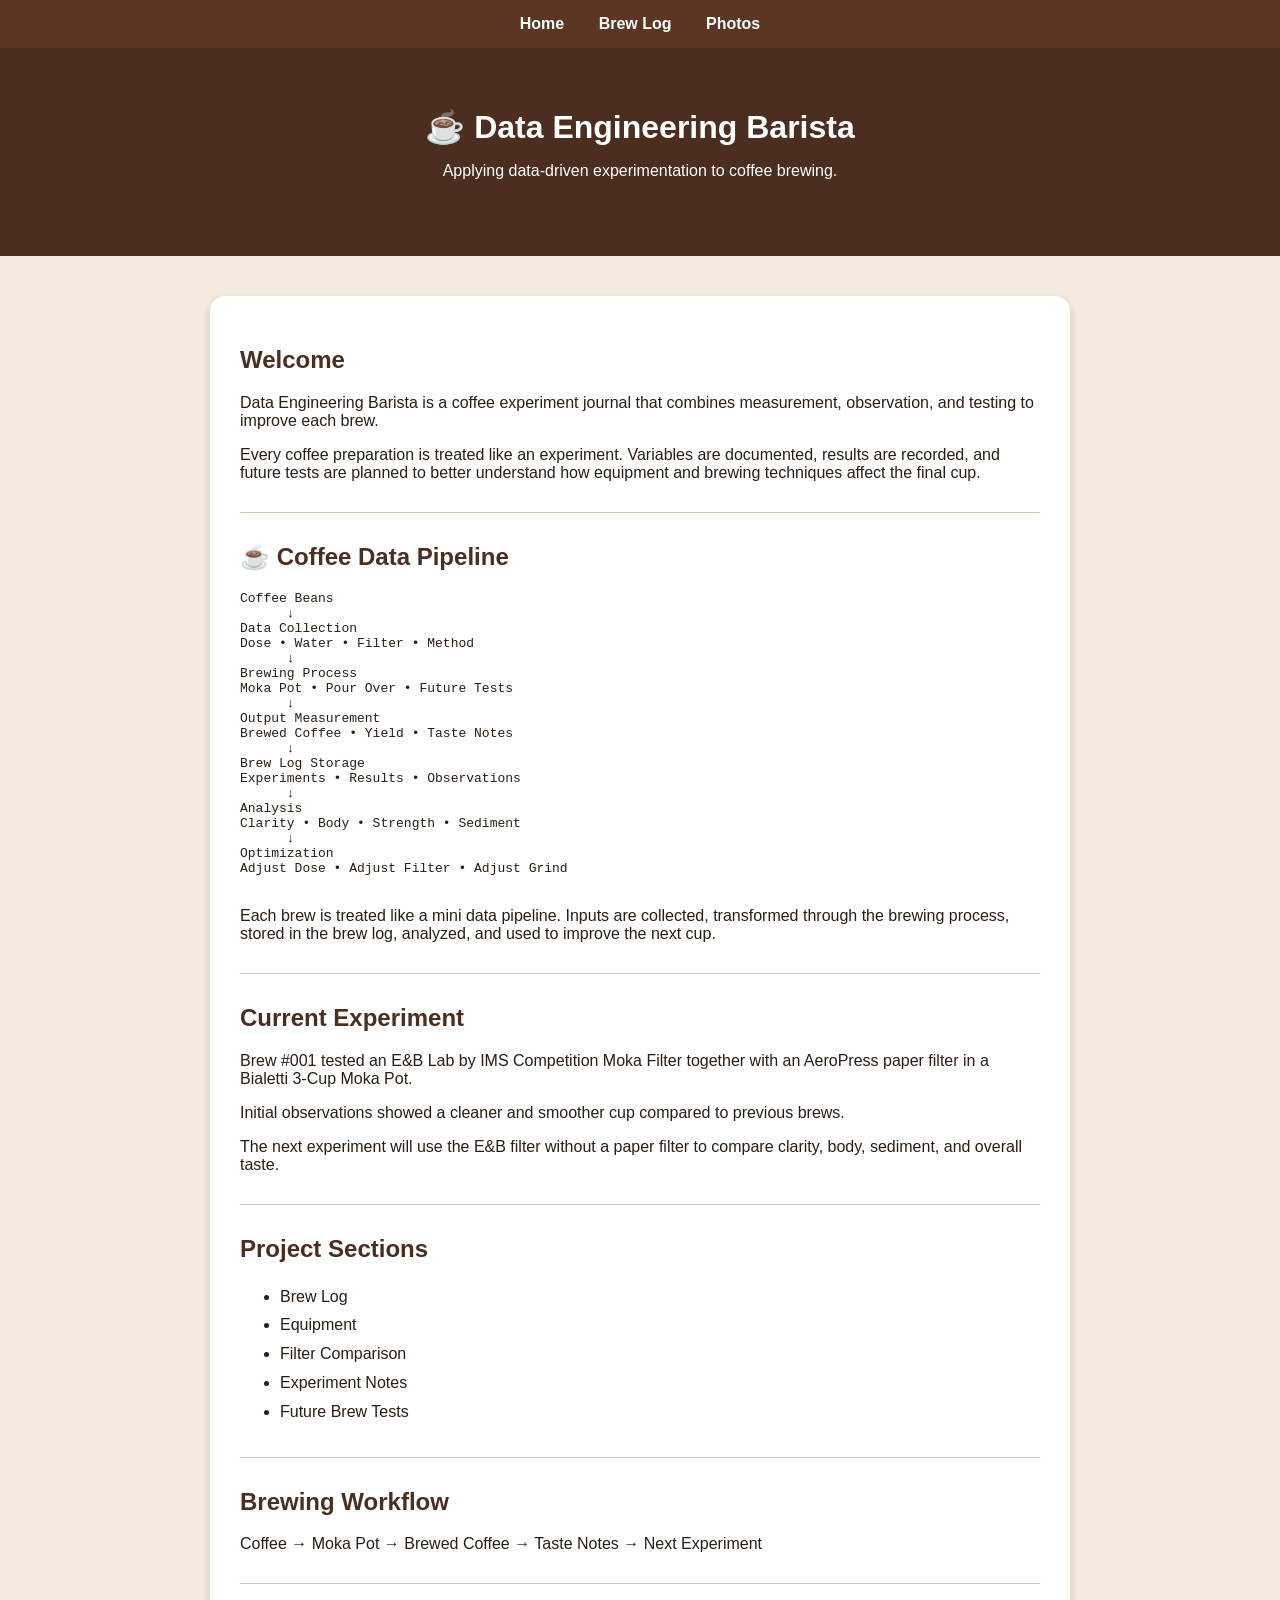
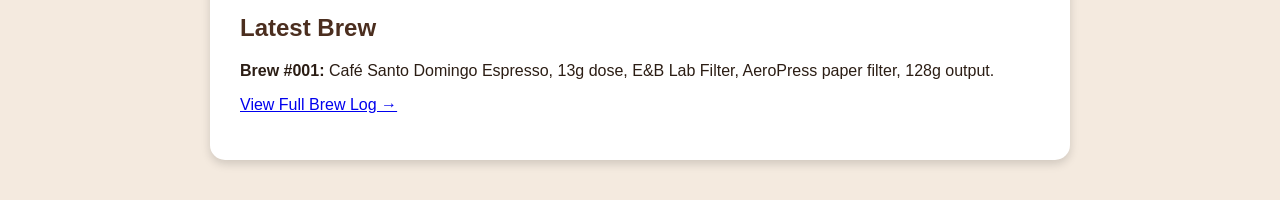
==== index.html @ afee4200 "Create Data Engineering Barista website" ====
<!doctype html>
<html lang="en">
  <head>
    <meta charset="UTF-8" />
    <meta name="viewport" content="width=device-width, initial-scale=1.0" />
    <title>Data Engineering Barista</title>
    <link rel="stylesheet" href="style.css" />
  </head>

  <body>
    <nav>
      <a href="index.html">Home</a>
      <a href="brew-log.html">Brew Log</a>
      <a href="photos.html">Photos</a>
    </nav>

    <header>
      <h1>☕ Data Engineering Barista</h1>
      <p>Applying data-driven experimentation to coffee brewing.</p>
    </header>

    <section>
      <h2>Welcome</h2>

      <p>
        Data Engineering Barista is a coffee experiment journal that combines
        measurement, observation, and testing to improve each brew.
      </p>

      <p>
        Every coffee preparation is treated like an experiment. Variables are
        documented, results are recorded, and future tests are planned to better
        understand how equipment and brewing techniques affect the final cup.
      </p>

      <hr />

      <h2>☕ Coffee Data Pipeline</h2>

      <pre>
Coffee Beans
      ↓
Data Collection
Dose • Water • Filter • Method
      ↓
Brewing Process
Moka Pot • Pour Over • Future Tests
      ↓
Output Measurement
Brewed Coffee • Yield • Taste Notes
      ↓
Brew Log Storage
Experiments • Results • Observations
      ↓
Analysis
Clarity • Body • Strength • Sediment
      ↓
Optimization
Adjust Dose • Adjust Filter • Adjust Grind
      </pre>

      <p>
        Each brew is treated like a mini data pipeline. Inputs are collected,
        transformed through the brewing process, stored in the brew log,
        analyzed, and used to improve the next cup.
      </p>

      <hr />

      <h2>Current Experiment</h2>

      <p>
        Brew #001 tested an E&amp;B Lab by IMS Competition Moka Filter together
        with an AeroPress paper filter in a Bialetti 3-Cup Moka Pot.
      </p>

      <p>
        Initial observations showed a cleaner and smoother cup compared to
        previous brews.
      </p>

      <p>
        The next experiment will use the E&amp;B filter without a paper filter
        to compare clarity, body, sediment, and overall taste.
      </p>

      <hr />

      <h2>Project Sections</h2>

      <ul>
        <li>Brew Log</li>
        <li>Equipment</li>
        <li>Filter Comparison</li>
        <li>Experiment Notes</li>
        <li>Future Brew Tests</li>
      </ul>

      <hr />

      <h2>Brewing Workflow</h2>

      <p>Coffee → Moka Pot → Brewed Coffee → Taste Notes → Next Experiment</p>

      <hr />

      <h2>Latest Brew</h2>

      <p>
        <strong>Brew #001:</strong>
        Café Santo Domingo Espresso, 13g dose, E&amp;B Lab Filter, AeroPress
        paper filter, 128g output.
      </p>

      <p>
        <a href="brew-log.html">View Full Brew Log →</a>
      </p>
    </section>
  </body>
</html>
---- style.css ----
body {
  font-family: Arial, sans-serif;
  background-color: #f4eadf;
  margin: 0;
  color: #2b1d14;
}

header {
  background-color: #4b2e1f;
  color: white;
  text-align: center;
  padding: 60px 20px;
}

section {
  max-width: 800px;
  margin: 40px auto;
  background: white;
  padding: 30px;
  border-radius: 15px;
  box-shadow: 0 4px 10px rgba(0, 0, 0, 0.15);
}

h1 {
  margin: 0;
}

h2 {
  color: #4b2e1f;
}

ul {
  line-height: 1.8;
}

hr {
  border: none;
  border-top: 1px solid #d0c4b7;
  margin: 30px 0;
}

nav {
  text-align: center;
  padding: 15px;
  background-color: #5a3623;
}

nav a {
  color: white;
  text-decoration: none;
  margin: 0 15px;
  font-weight: bold;
}

nav a:hover {
  text-decoration: underline;
}

.gallery {
  display: grid;
  grid-template-columns: repeat(auto-fit, minmax(300px, 1fr));
  gap: 20px;
}

.photo-card {
  text-align: center;
}

.photo-card img {
  width: 100%;
  border-radius: 10px;
  box-shadow: 0 4px 10px rgba(0, 0, 0, 0.15);
}

.photo-card p {
  margin-top: 10px;
  font-size: 14px;
}

.gallery {
  display: grid;
  grid-template-columns: repeat(auto-fit, minmax(350px, 1fr));
  gap: 30px;
  margin-top: 20px;
}

.photo-card {
  text-align: center;
}

.photo-card img {
  width: 100%;
  max-width: 400px;
  border-radius: 10px;
  box-shadow: 0 4px 10px rgba(0, 0, 0, 0.15);
  transition: transform 0.3s;
}

.photo-card img:hover {
  transform: scale(1.03);
}

.photo-card p {
  margin-top: 10px;
}
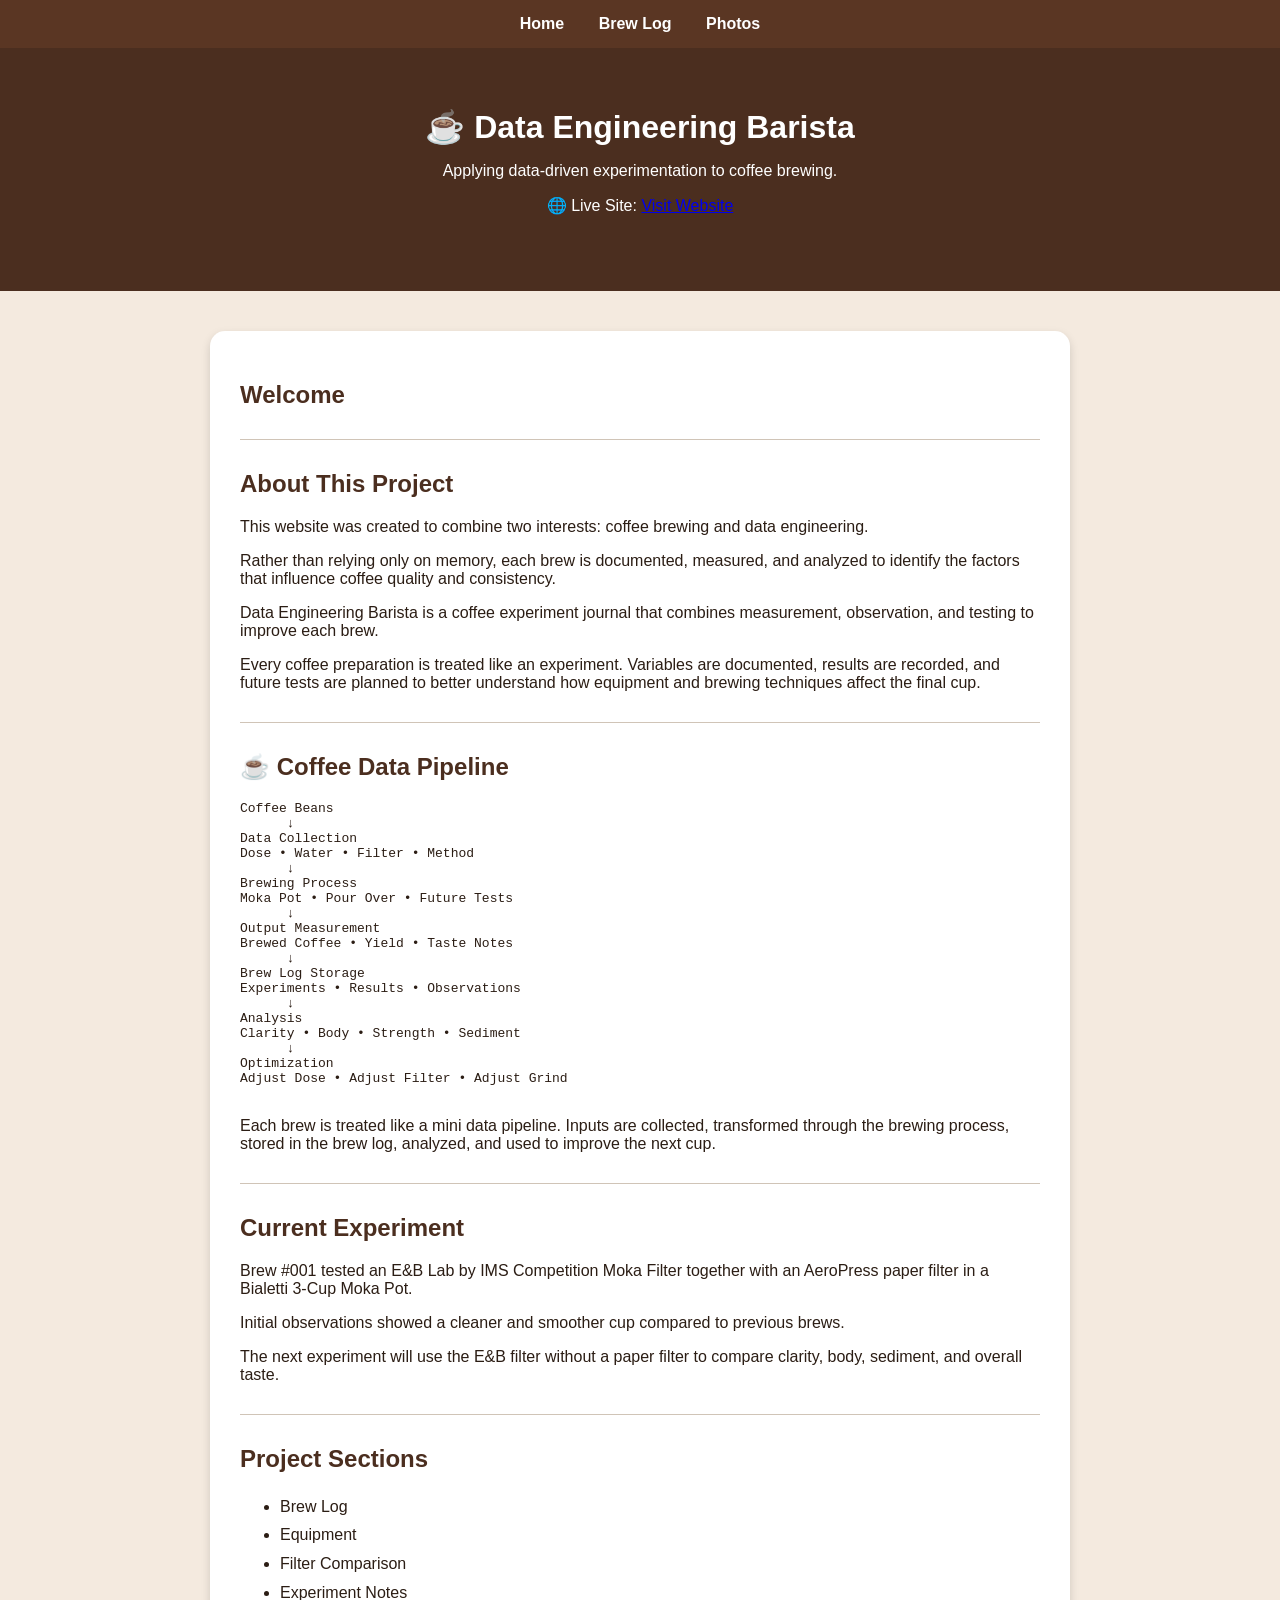
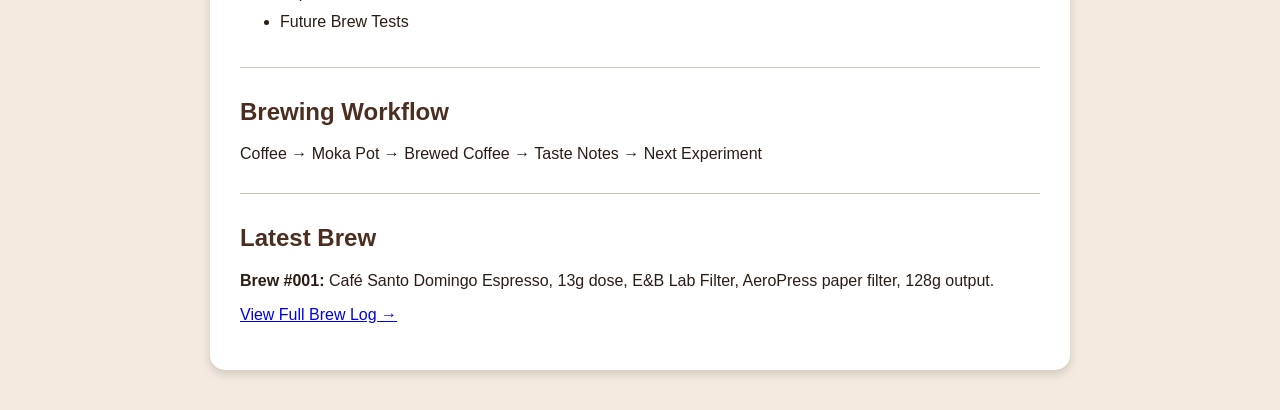
==== commit aaaeac15: "Update README" ====
--- a/index.html
+++ b/index.html
@@ -17,10 +17,31 @@
     <header>
       <h1>☕ Data Engineering Barista</h1>
       <p>Applying data-driven experimentation to coffee brewing.</p>
+      <p>
+        🌐 Live Site:
+        <a href="https://orlandohernandez-ai.github.io/coffee-website/">
+          Visit Website
+        </a>
+      </p>
     </header>
 
     <section>
       <h2>Welcome</h2>
+
+      <hr />
+
+      <h2>About This Project</h2>
+
+      <p>
+        This website was created to combine two interests: coffee brewing and
+        data engineering.
+      </p>
+
+      <p>
+        Rather than relying only on memory, each brew is documented, measured,
+        and analyzed to identify the factors that influence coffee quality and
+        consistency.
+      </p>
 
       <p>
         Data Engineering Barista is a coffee experiment journal that combines
